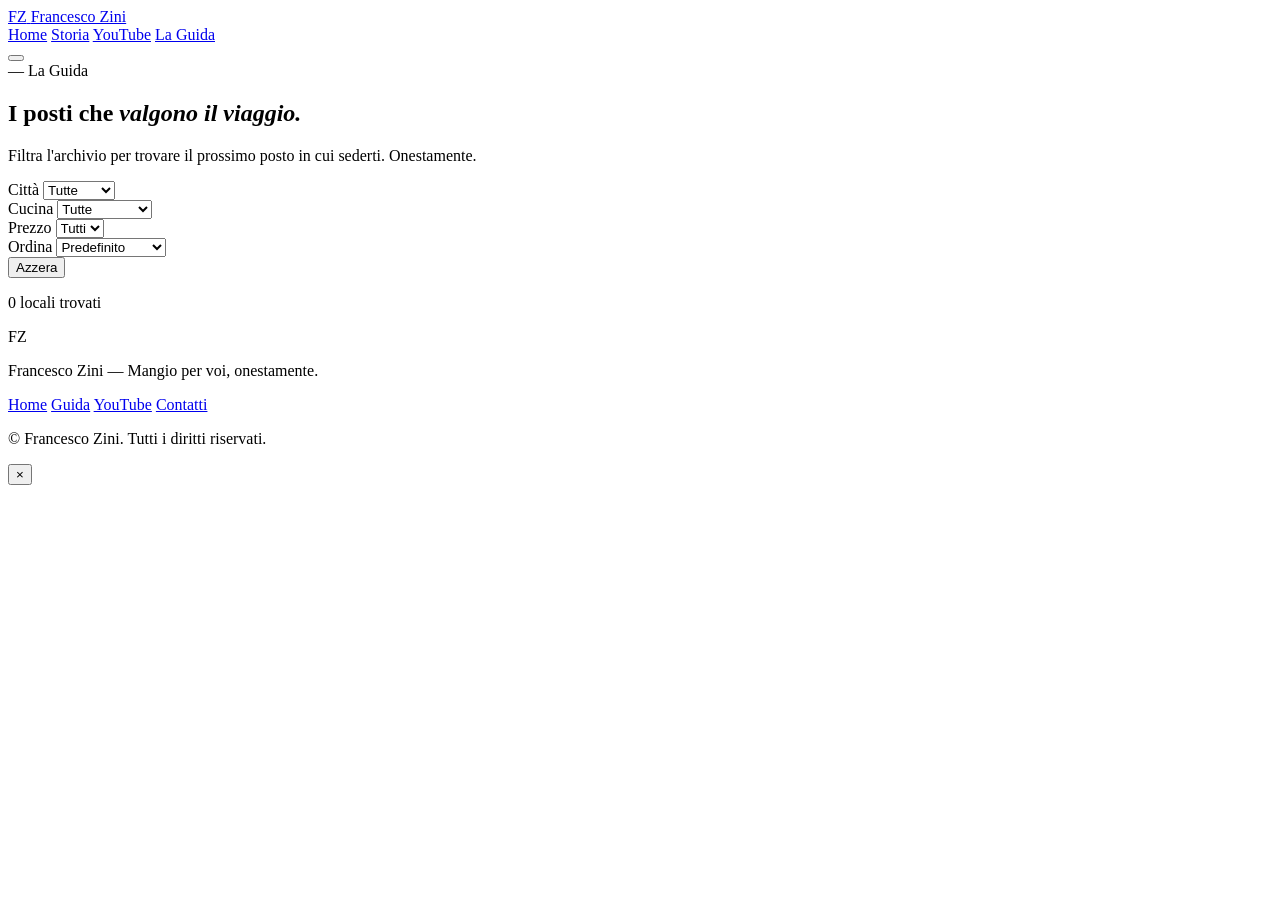
==== guida.html @ ab1b38a2 "Add files via upload" ====
<!DOCTYPE html>
<html lang="it">
<head>
  <meta charset="UTF-8" />
  <meta name="viewport" content="width=device-width, initial-scale=1.0" />
  <title>La Guida — Tutti i ristoranti recensiti | Francesco Zini</title>
  <meta name="description" content="L'archivio completo dei ristoranti recensiti da Francesco Zini. Filtra per città, cucina e prezzo." />
  <meta property="og:title" content="La Guida di Francesco Zini" />
  <meta property="og:description" content="Trova il prossimo posto giusto in cui mangiare." />
  <meta property="og:image" content="assets/images/pizza.jpg" />
  <link rel="preconnect" href="https://fonts.googleapis.com">
  <link rel="preconnect" href="https://fonts.gstatic.com" crossorigin>
  <link href="https://fonts.googleapis.com/css2?family=Fraunces:opsz,wght@9..144,400;9..144,600;9..144,800&family=Inter:wght@300;400;500;600;700&display=swap" rel="stylesheet">
  <link rel="stylesheet" href="assets/css/style.css" />
</head>
<body>

  <!-- ============ NAVBAR ============ -->
  <header class="nav" id="nav">
    <div class="container nav__inner">
      <a href="index.html" class="nav__logo">
        <span class="nav__logo-mark">FZ</span>
        <span class="nav__logo-text">Francesco Zini</span>
      </a>
      <nav class="nav__links">
        <a href="index.html#home">Home</a>
        <a href="index.html#storia">Storia</a>
        <a href="index.html#youtube">YouTube</a>
        <a href="guida.html" class="nav__cta is-active">La Guida</a>
      </nav>
      <button class="nav__burger" id="navBurger" aria-label="Apri menu">
        <span></span><span></span><span></span>
      </button>
    </div>
  </header>

  <!-- ============ HEADER GUIDA ============ -->
  <section class="guida-hero">
    <div class="container">
      <span class="eyebrow reveal">— La Guida</span>
      <h1 class="reveal">I posti che <em>valgono il viaggio.</em></h1>
      <p class="reveal">Filtra l'archivio per trovare il prossimo posto in cui sederti. Onestamente.</p>
    </div>
  </section>

  <!-- ============ FILTRI ============ -->
  <section class="filters">
    <div class="container">
      <div class="filters__bar">
        <div class="filter">
          <label for="fCitta">Città</label>
          <select id="fCitta">
            <option value="">Tutte</option>
            <option>Milano</option>
            <option>Roma</option>
            <option>Firenze</option>
            <option>Napoli</option>
            <option>Bologna</option>
            <option>Palermo</option>
            <option>Torino</option>
          </select>
        </div>
        <div class="filter">
          <label for="fCucina">Cucina</label>
          <select id="fCucina">
            <option value="">Tutte</option>
            <option>Street Food</option>
            <option>Tradizionale</option>
            <option>Gourmet</option>
            <option>Pizza</option>
            <option>Pesce</option>
          </select>
        </div>
        <div class="filter">
          <label for="fPrezzo">Prezzo</label>
          <select id="fPrezzo">
            <option value="">Tutti</option>
            <option value="1">€</option>
            <option value="2">€€</option>
            <option value="3">€€€</option>
          </select>
        </div>
        <div class="filter">
          <label for="fSort">Ordina</label>
          <select id="fSort">
            <option value="default">Predefinito</option>
            <option value="rating-desc">Voto più alto</option>
            <option value="rating-asc">Voto più basso</option>
          </select>
        </div>
        <button class="btn btn--ghost btn--small" id="resetFilters">Azzera</button>
      </div>
      <p class="filters__count"><span id="count">0</span> locali trovati</p>
    </div>
  </section>

  <!-- ============ GRID LOCALI ============ -->
  <section class="archive">
    <div class="container">
      <div class="archive__grid" id="grid">
        <!-- Skeleton loaders -->
        <div class="skeleton"></div><div class="skeleton"></div><div class="skeleton"></div>
      </div>
      <p class="archive__empty" id="empty" hidden>Nessun locale corrisponde ai filtri scelti.</p>
    </div>
  </section>

  <!-- ============ FOOTER ============ -->
  <footer class="footer">
    <div class="container footer__inner">
      <div class="footer__brand">
        <span class="nav__logo-mark">FZ</span>
        <p>Francesco Zini — Mangio per voi, onestamente.</p>
      </div>
      <div class="footer__links">
        <a href="index.html#home">Home</a>
        <a href="guida.html">Guida</a>
        <a href="index.html#youtube">YouTube</a>
        <a href="mailto:hello@francescozini.it">Contatti</a>
      </div>
      <p class="footer__copy">© <span id="year"></span> Francesco Zini. Tutti i diritti riservati.</p>
    </div>
  </footer>

  <!-- ============ MODAL VIDEO ============ -->
  <div class="modal" id="videoModal" aria-hidden="true">
    <div class="modal__backdrop" data-close></div>
    <div class="modal__content">
      <button class="modal__close" data-close aria-label="Chiudi">×</button>
      <div class="modal__video" id="modalVideo"></div>
    </div>
  </div>

  <script src="assets/js/main.js"></script>
</body>
</html>
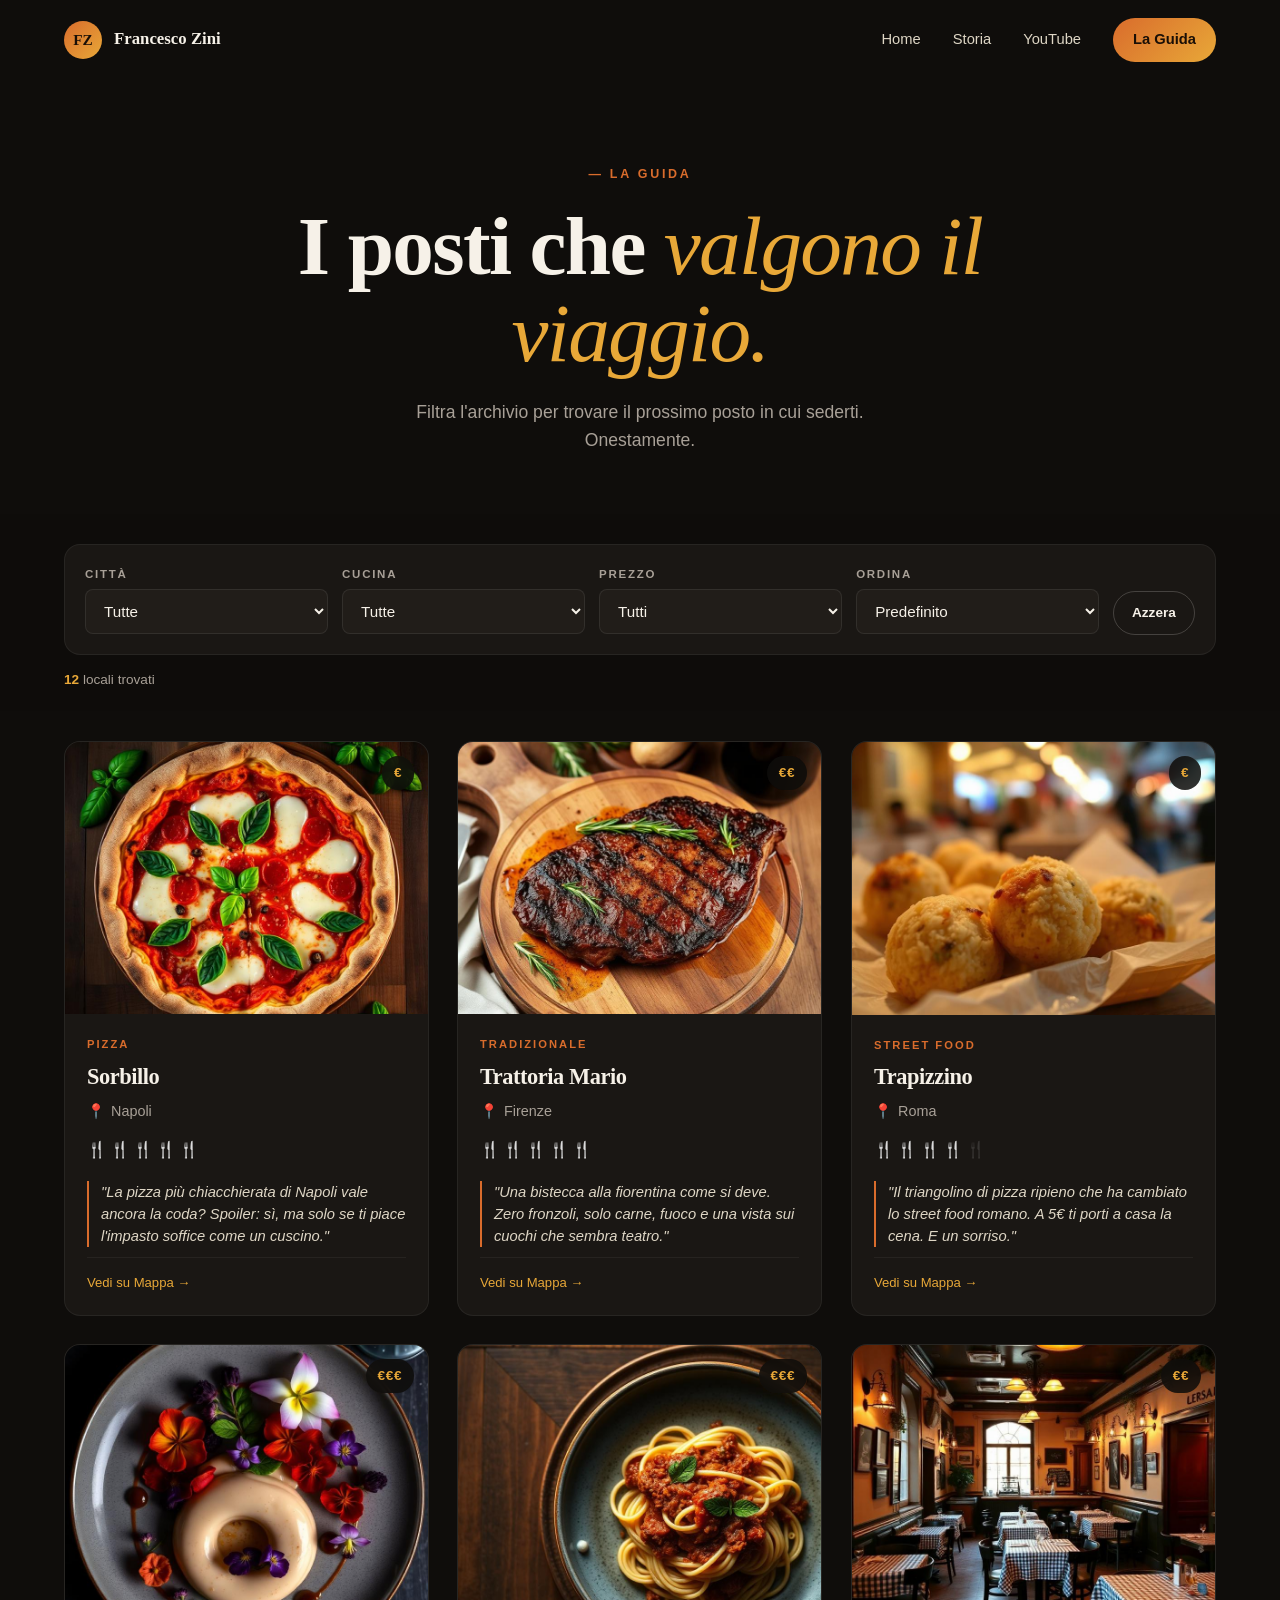
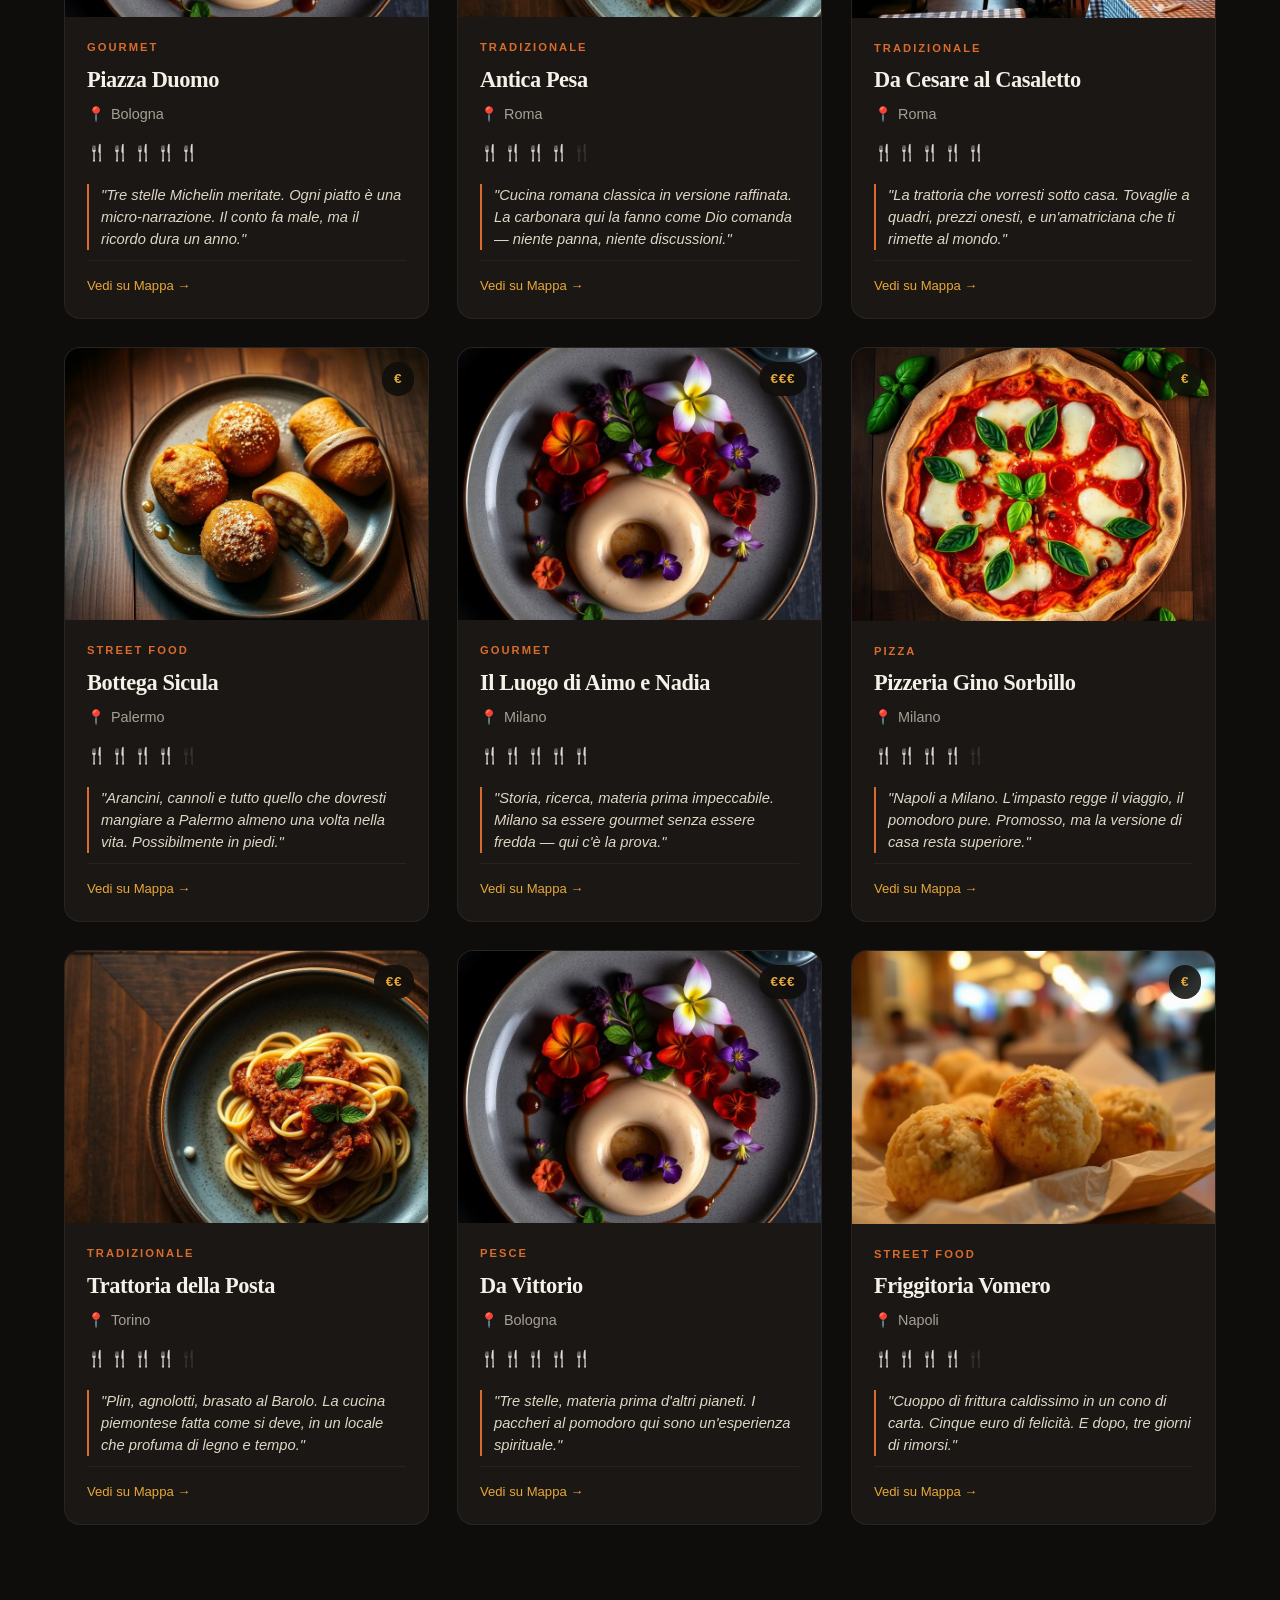
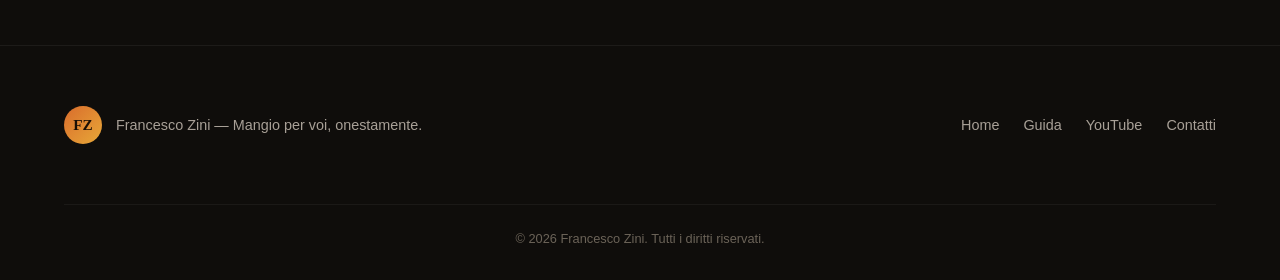
==== commit 8d46c30a: "Update guida.html" ====
--- a/guida.html
+++ b/guida.html
@@ -8,6 +8,7 @@
   <meta property="og:title" content="La Guida di Francesco Zini" />
   <meta property="og:description" content="Trova il prossimo posto giusto in cui mangiare." />
   <meta property="og:image" content="assets/images/pizza.jpg" />
+  <link rel="icon" type="image/jpeg" href="/assets/images/Francesco Zini-3.jpg">
   <link rel="preconnect" href="https://fonts.googleapis.com">
   <link rel="preconnect" href="https://fonts.gstatic.com" crossorigin>
   <link href="https://fonts.googleapis.com/css2?family=Fraunces:opsz,wght@9..144,400;9..144,600;9..144,800&family=Inter:wght@300;400;500;600;700&display=swap" rel="stylesheet">
--- a/assets/css/style.css
+++ b/assets/css/style.css
@@ -0,0 +1,441 @@
+/* ============================================
+   Francesco Zini — Design System
+   Palette: terracotta, zafferano, antracite, cream
+   Font: Fraunces (display) + Inter (body)
+   ============================================ */
+
+:root {
+  --color-bg: #0f0d0b;
+  --color-surface: #1a1714;
+  --color-surface-2: #211d19;
+  --color-cream: #f6f1e8;
+  --color-cream-dim: #ded6c5;
+  --color-text: #f6f1e8;
+  --color-text-dim: #a8a097;
+  --color-muted: #6b6358;
+
+  --color-accent: #d96c2c;        /* terracotta */
+  --color-accent-2: #e8a838;      /* saffron */
+  --color-accent-glow: rgba(217, 108, 44, 0.35);
+
+  --gradient-warm: linear-gradient(135deg, #d96c2c 0%, #e8a838 100%);
+  --gradient-fade: linear-gradient(180deg, transparent 0%, rgba(15,13,11,0.85) 60%, var(--color-bg) 100%);
+
+  --radius-sm: 8px;
+  --radius: 16px;
+  --radius-lg: 24px;
+
+  --shadow-sm: 0 4px 14px rgba(0,0,0,0.25);
+  --shadow-md: 0 14px 40px rgba(0,0,0,0.35);
+  --shadow-glow: 0 12px 40px var(--color-accent-glow);
+
+  --font-display: 'Fraunces', Georgia, serif;
+  --font-body: 'Inter', -apple-system, BlinkMacSystemFont, sans-serif;
+
+  --container: 1200px;
+  --ease: cubic-bezier(0.22, 1, 0.36, 1);
+}
+
+/* ---------- Reset ---------- */
+* { box-sizing: border-box; margin: 0; padding: 0; }
+html { scroll-behavior: smooth; -webkit-text-size-adjust: 100%; }
+body {
+  font-family: var(--font-body);
+  background: var(--color-bg);
+  color: var(--color-text);
+  line-height: 1.6;
+  font-weight: 400;
+  overflow-x: hidden;
+}
+img { max-width: 100%; display: block; }
+a { color: inherit; text-decoration: none; }
+button { font: inherit; border: none; background: none; cursor: pointer; color: inherit; }
+select { font: inherit; }
+
+.container {
+  width: 100%;
+  max-width: var(--container);
+  margin: 0 auto;
+  padding: 0 24px;
+}
+
+/* ---------- Typography ---------- */
+h1, h2, h3 { font-family: var(--font-display); font-weight: 600; line-height: 1.05; letter-spacing: -0.02em; }
+h1 { font-size: clamp(2.6rem, 7vw, 5.2rem); }
+h2 { font-size: clamp(2rem, 4.5vw, 3.4rem); }
+h3 { font-size: 1.15rem; font-weight: 600; }
+em { font-style: italic; color: var(--color-accent-2); font-weight: 500; }
+
+.eyebrow {
+  font-family: var(--font-body);
+  font-size: 0.78rem;
+  font-weight: 600;
+  letter-spacing: 0.22em;
+  text-transform: uppercase;
+  color: var(--color-accent);
+  display: inline-block;
+  margin-bottom: 18px;
+}
+
+/* ---------- Buttons ---------- */
+.btn {
+  display: inline-flex;
+  align-items: center;
+  gap: 10px;
+  padding: 16px 28px;
+  border-radius: 999px;
+  font-weight: 600;
+  font-size: 0.95rem;
+  transition: transform 0.4s var(--ease), box-shadow 0.4s var(--ease), background 0.3s;
+  will-change: transform;
+  white-space: nowrap;
+}
+.btn svg { width: 18px; height: 18px; transition: transform 0.4s var(--ease); }
+.btn:hover svg { transform: translateX(4px); }
+
+.btn--primary {
+  background: var(--gradient-warm);
+  color: #1a0f06;
+  box-shadow: var(--shadow-glow);
+}
+.btn--primary:hover { box-shadow: 0 18px 50px var(--color-accent-glow); transform: translateY(-2px); }
+
+.btn--ghost {
+  background: transparent;
+  color: var(--color-cream);
+  border: 1px solid rgba(246, 241, 232, 0.2);
+}
+.btn--ghost:hover { background: rgba(246, 241, 232, 0.06); border-color: var(--color-accent); }
+
+.btn--small { padding: 10px 18px; font-size: 0.85rem; }
+
+/* ---------- Navbar ---------- */
+.nav {
+  position: fixed; top: 0; left: 0; right: 0; z-index: 50;
+  padding: 18px 0;
+  transition: background 0.3s, padding 0.3s, backdrop-filter 0.3s;
+}
+.nav.is-scrolled {
+  background: rgba(15,13,11,0.75);
+  backdrop-filter: blur(14px);
+  -webkit-backdrop-filter: blur(14px);
+  padding: 12px 0;
+  border-bottom: 1px solid rgba(255,255,255,0.06);
+}
+.nav__inner { display: flex; align-items: center; justify-content: space-between; gap: 24px; }
+.nav__logo { display: flex; align-items: center; gap: 12px; font-weight: 600; }
+.nav__logo-mark {
+  display: inline-flex; align-items: center; justify-content: center;
+  width: 38px; height: 38px; border-radius: 50%;
+  background: var(--gradient-warm); color: #1a0f06;
+  font-family: var(--font-display); font-weight: 800;
+  font-size: 0.95rem;
+}
+.nav__logo-text { font-family: var(--font-display); font-size: 1.05rem; }
+.nav__links { display: flex; align-items: center; gap: 32px; }
+.nav__links a { font-size: 0.92rem; font-weight: 500; color: var(--color-cream-dim); transition: color 0.2s; position: relative; }
+.nav__links a:hover { color: var(--color-cream); }
+.nav__cta {
+  padding: 10px 20px; border-radius: 999px;
+  background: var(--color-cream); color: var(--color-bg) !important;
+  font-weight: 600 !important;
+  transition: transform 0.3s var(--ease);
+}
+.nav__cta:hover { transform: translateY(-2px); }
+.nav__cta.is-active { background: var(--gradient-warm); color: #1a0f06 !important; }
+
+.nav__burger { display: none; flex-direction: column; gap: 5px; padding: 8px; }
+.nav__burger span { width: 24px; height: 2px; background: var(--color-cream); transition: 0.3s; }
+
+@media (max-width: 820px) {
+  .nav__links {
+    position: fixed; top: 0; right: 0; height: 100vh; width: 80%; max-width: 320px;
+    background: var(--color-surface);
+    flex-direction: column; justify-content: center; align-items: flex-start;
+    padding: 40px;
+    transform: translateX(100%);
+    transition: transform 0.4s var(--ease);
+    border-left: 1px solid rgba(255,255,255,0.06);
+  }
+  .nav__links.is-open { transform: translateX(0); }
+  .nav__links a { font-size: 1.4rem; font-family: var(--font-display); }
+  .nav__burger { display: flex; z-index: 60; }
+  .nav__burger.is-open span:nth-child(1) { transform: translateY(7px) rotate(45deg); }
+  .nav__burger.is-open span:nth-child(2) { opacity: 0; }
+  .nav__burger.is-open span:nth-child(3) { transform: translateY(-7px) rotate(-45deg); }
+}
+
+/* ---------- Hero ---------- */
+.hero {
+  position: relative;
+  min-height: 100vh;
+  display: flex; align-items: center;
+  padding: 140px 0 80px;
+  overflow: hidden;
+}
+.hero__media { position: absolute; inset: 0; z-index: 0; }
+.hero__media img {
+  width: 100%; height: 100%; object-fit: cover;
+  animation: heroZoom 20s ease-out forwards;
+}
+@keyframes heroZoom { from { transform: scale(1.15); } to { transform: scale(1); } }
+.hero__overlay {
+  position: absolute; inset: 0;
+  background:
+    linear-gradient(180deg, rgba(15,13,11,0.4) 0%, rgba(15,13,11,0.65) 50%, var(--color-bg) 100%),
+    linear-gradient(90deg, rgba(15,13,11,0.75) 0%, transparent 60%);
+}
+.hero__content { position: relative; z-index: 2; max-width: 780px; }
+.hero__eyebrow { color: var(--color-accent-2); font-weight: 600; letter-spacing: 0.2em; font-size: 0.85rem; text-transform: uppercase; display: inline-block; margin-bottom: 24px; }
+.hero__title { margin-bottom: 24px; text-wrap: balance; }
+.hero__sub { font-size: clamp(1.05rem, 1.6vw, 1.25rem); color: var(--color-cream-dim); max-width: 560px; margin-bottom: 36px; }
+.hero__actions { display: flex; gap: 14px; flex-wrap: wrap; margin-bottom: 60px; }
+.hero__stats { display: flex; gap: 48px; flex-wrap: wrap; padding-top: 32px; border-top: 1px solid rgba(255,255,255,0.1); }
+.hero__stats div { display: flex; flex-direction: column; }
+.hero__stats strong { font-family: var(--font-display); font-size: 2rem; color: var(--color-accent-2); font-weight: 600; }
+.hero__stats span { font-size: 0.85rem; color: var(--color-text-dim); }
+.hero__scroll {
+  position: absolute; bottom: 24px; left: 50%; transform: translateX(-50%);
+  font-size: 0.75rem; letter-spacing: 0.2em; text-transform: uppercase; color: var(--color-text-dim);
+  animation: scrollBob 2.5s ease-in-out infinite;
+  z-index: 2;
+}
+@keyframes scrollBob { 0%,100% { transform: translate(-50%, 0); opacity: 0.6; } 50% { transform: translate(-50%, 8px); opacity: 1; } }
+
+/* ---------- Storia ---------- */
+.storia { padding: 120px 0; }
+.storia__grid { display: grid; grid-template-columns: 1fr 1.1fr; gap: 80px; align-items: center; }
+@media (max-width: 900px) { .storia__grid { grid-template-columns: 1fr; gap: 50px; } }
+
+.storia__media { position: relative; border-radius: var(--radius-lg); overflow: hidden; box-shadow: var(--shadow-md); }
+.storia__media img { aspect-ratio: 4/5; object-fit: cover; transition: transform 1.2s var(--ease); }
+.storia__media:hover img { transform: scale(1.04); }
+.storia__badge {
+  position: absolute; bottom: 24px; right: 24px;
+  background: var(--color-cream); color: var(--color-bg);
+  padding: 18px 24px; border-radius: var(--radius);
+  text-align: center;
+  box-shadow: var(--shadow-md);
+}
+.storia__badge span { font-size: 0.7rem; text-transform: uppercase; letter-spacing: 0.2em; opacity: 0.6; }
+.storia__badge strong { display: block; font-family: var(--font-display); font-size: 2rem; }
+
+.storia__text h2 { margin-bottom: 24px; }
+.storia__text p { color: var(--color-cream-dim); margin-bottom: 18px; font-size: 1.05rem; }
+.storia__values { list-style: none; margin-top: 32px; }
+.storia__values li {
+  display: flex; align-items: center; gap: 18px;
+  padding: 18px 0; border-bottom: 1px solid rgba(255,255,255,0.08);
+  font-weight: 500;
+}
+.storia__values li span {
+  font-family: var(--font-display); color: var(--color-accent); font-size: 1.1rem; font-weight: 600;
+}
+
+/* ---------- YouTube ---------- */
+.yt { padding: 100px 0; background: var(--color-surface); }
+.section__head { text-align: center; max-width: 640px; margin: 0 auto 60px; }
+.section__head h2 { margin-bottom: 16px; }
+.section__head p { color: var(--color-text-dim); }
+
+.yt__grid { display: grid; grid-template-columns: repeat(3, 1fr); gap: 28px; margin-bottom: 50px; }
+@media (max-width: 900px) { .yt__grid { grid-template-columns: 1fr; } }
+
+.yt__card { cursor: pointer; }
+.yt__thumb {
+  position: relative; border-radius: var(--radius); overflow: hidden;
+  aspect-ratio: 16/10; margin-bottom: 14px;
+  box-shadow: var(--shadow-sm);
+}
+.yt__thumb img { width: 100%; height: 100%; object-fit: cover; transition: transform 0.6s var(--ease); }
+.yt__card:hover .yt__thumb img { transform: scale(1.06); }
+.yt__play {
+  position: absolute; top: 50%; left: 50%;
+  transform: translate(-50%, -50%) scale(0.9);
+  width: 64px; height: 64px; border-radius: 50%;
+  background: var(--color-cream); color: var(--color-accent);
+  font-size: 1.4rem; display: flex; align-items: center; justify-content: center;
+  transition: transform 0.4s var(--ease), background 0.3s;
+  padding-left: 4px;
+}
+.yt__card:hover .yt__play { transform: translate(-50%, -50%) scale(1); background: var(--color-accent); color: var(--color-cream); }
+.yt__duration {
+  position: absolute; bottom: 12px; right: 12px;
+  background: rgba(0,0,0,0.75); color: #fff;
+  padding: 4px 10px; border-radius: 6px; font-size: 0.78rem; font-weight: 500;
+}
+.yt__card h3 { margin-bottom: 6px; }
+.yt__meta { font-size: 0.85rem; color: var(--color-text-dim); }
+.yt__cta { text-align: center; }
+
+/* ---------- Teaser ---------- */
+.teaser { padding: 120px 0; }
+.teaser__inner {
+  background: var(--gradient-warm);
+  border-radius: var(--radius-lg);
+  padding: 60px;
+  display: flex; align-items: center; justify-content: space-between; gap: 40px;
+  color: #1a0f06;
+  box-shadow: var(--shadow-glow);
+  position: relative; overflow: hidden;
+}
+.teaser__inner::before {
+  content: ''; position: absolute; inset: 0;
+  background: radial-gradient(circle at 80% 20%, rgba(255,255,255,0.2), transparent 60%);
+}
+.teaser__inner > * { position: relative; z-index: 1; }
+.teaser__inner h2 { margin: 12px 0; color: #1a0f06; }
+.teaser__inner h2 em { color: #fff; }
+.teaser__inner .eyebrow { color: #1a0f06; opacity: 0.7; }
+.teaser__inner p { max-width: 500px; color: rgba(26, 15, 6, 0.8); }
+.teaser__inner .btn--primary { background: #1a0f06; color: var(--color-accent-2); box-shadow: none; }
+.teaser__inner .btn--primary:hover { background: #000; }
+@media (max-width: 760px) { .teaser__inner { flex-direction: column; align-items: flex-start; padding: 40px 28px; } }
+
+/* ---------- Footer ---------- */
+.footer { padding: 60px 0 30px; border-top: 1px solid rgba(255,255,255,0.06); }
+.footer__inner { display: flex; flex-wrap: wrap; justify-content: space-between; gap: 30px; align-items: center; }
+.footer__brand { display: flex; align-items: center; gap: 14px; }
+.footer__brand p { color: var(--color-text-dim); font-size: 0.9rem; }
+.footer__links { display: flex; gap: 24px; }
+.footer__links a { color: var(--color-text-dim); font-size: 0.9rem; transition: color 0.2s; }
+.footer__links a:hover { color: var(--color-accent-2); }
+.footer__copy { width: 100%; text-align: center; color: var(--color-muted); font-size: 0.8rem; margin-top: 30px; padding-top: 24px; border-top: 1px solid rgba(255,255,255,0.05); }
+
+/* ============================================
+   GUIDA PAGE
+   ============================================ */
+.guida-hero { padding: 160px 0 60px; text-align: center; }
+.guida-hero h1 { max-width: 800px; margin: 0 auto 20px; }
+.guida-hero p { color: var(--color-text-dim); max-width: 560px; margin: 0 auto; font-size: 1.1rem; }
+
+/* ---------- Filtri ---------- */
+.filters { padding: 30px 0 20px; position: sticky; top: 70px; z-index: 20; background: rgba(15,13,11,0.9); backdrop-filter: blur(12px); }
+.filters__bar {
+  display: flex; gap: 14px; align-items: flex-end; flex-wrap: wrap;
+  background: var(--color-surface);
+  padding: 20px; border-radius: var(--radius);
+  border: 1px solid rgba(255,255,255,0.06);
+}
+.filter { display: flex; flex-direction: column; gap: 6px; flex: 1; min-width: 140px; }
+.filter label { font-size: 0.72rem; letter-spacing: 0.15em; text-transform: uppercase; color: var(--color-text-dim); font-weight: 600; }
+.filter select {
+  background: var(--color-surface-2); color: var(--color-cream);
+  border: 1px solid rgba(255,255,255,0.08); border-radius: var(--radius-sm);
+  padding: 12px 14px; font-size: 0.95rem;
+  transition: border-color 0.2s;
+}
+.filter select:focus { outline: none; border-color: var(--color-accent); }
+.filters__count { margin-top: 14px; color: var(--color-text-dim); font-size: 0.85rem; }
+.filters__count span { color: var(--color-accent-2); font-weight: 600; }
+
+/* ---------- Archive grid ---------- */
+.archive { padding: 30px 0 120px; min-height: 50vh; }
+.archive__grid { display: grid; grid-template-columns: repeat(3, 1fr); gap: 28px; }
+@media (max-width: 980px) { .archive__grid { grid-template-columns: repeat(2, 1fr); } }
+@media (max-width: 620px) { .archive__grid { grid-template-columns: 1fr; } }
+.archive__empty { text-align: center; padding: 60px 0; color: var(--color-text-dim); font-size: 1.05rem; }
+
+/* ---------- Skeleton ---------- */
+.skeleton {
+  height: 420px; border-radius: var(--radius);
+  background: linear-gradient(90deg, var(--color-surface) 0%, var(--color-surface-2) 50%, var(--color-surface) 100%);
+  background-size: 200% 100%;
+  animation: shimmer 1.4s linear infinite;
+}
+@keyframes shimmer { 0% { background-position: 200% 0; } 100% { background-position: -200% 0; } }
+
+/* ---------- Restaurant card ---------- */
+.card {
+  background: var(--color-surface);
+  border-radius: var(--radius);
+  overflow: hidden;
+  border: 1px solid rgba(255,255,255,0.06);
+  transition: transform 0.5s var(--ease), box-shadow 0.5s var(--ease), border-color 0.3s;
+  display: flex; flex-direction: column;
+  animation: cardIn 0.5s var(--ease) both;
+}
+@keyframes cardIn { from { opacity: 0; transform: translateY(20px) scale(0.98); } to { opacity: 1; transform: none; } }
+.card.hide { animation: cardOut 0.3s var(--ease) forwards; pointer-events: none; }
+@keyframes cardOut { to { opacity: 0; transform: scale(0.95); } }
+.card:hover { transform: translateY(-6px); box-shadow: var(--shadow-md); border-color: rgba(217, 108, 44, 0.4); }
+
+.card__media { position: relative; aspect-ratio: 4/3; overflow: hidden; }
+.card__media img { width: 100%; height: 100%; object-fit: cover; transition: transform 0.7s var(--ease); }
+.card:hover .card__media img { transform: scale(1.08); }
+.card__price {
+  position: absolute; top: 14px; right: 14px;
+  background: rgba(15,13,11,0.85); backdrop-filter: blur(8px);
+  color: var(--color-accent-2);
+  padding: 6px 12px; border-radius: 999px;
+  font-weight: 700; font-size: 0.85rem;
+  letter-spacing: 0.05em;
+}
+.card__play-btn {
+  position: absolute; bottom: 14px; left: 14px;
+  background: var(--color-cream); color: var(--color-bg);
+  padding: 8px 14px; border-radius: 999px;
+  font-size: 0.78rem; font-weight: 600;
+  display: inline-flex; align-items: center; gap: 6px;
+  opacity: 0; transform: translateY(8px);
+  transition: opacity 0.3s, transform 0.3s, background 0.2s;
+}
+.card__play-btn::before { content: '▶'; font-size: 0.7rem; }
+.card:hover .card__play-btn { opacity: 1; transform: translateY(0); }
+.card__play-btn:hover { background: var(--color-accent); color: var(--color-cream); }
+
+.card__body { padding: 22px; display: flex; flex-direction: column; gap: 10px; flex: 1; }
+.card__tag { font-size: 0.7rem; letter-spacing: 0.18em; text-transform: uppercase; color: var(--color-accent); font-weight: 600; }
+.card__title { font-family: var(--font-display); font-size: 1.4rem; font-weight: 600; line-height: 1.15; }
+.card__city { font-size: 0.9rem; color: var(--color-text-dim); display: flex; align-items: center; gap: 6px; }
+.card__city::before { content: '📍'; }
+.card__rating { display: flex; gap: 3px; margin: 4px 0; }
+.card__rating span { color: var(--color-accent-2); font-size: 1rem; }
+.card__rating span.off { color: rgba(255,255,255,0.15); }
+.card__note { font-size: 0.92rem; color: var(--color-cream-dim); font-style: italic; line-height: 1.5; border-left: 2px solid var(--color-accent); padding-left: 12px; margin-top: 4px; }
+.card__footer { display: flex; justify-content: space-between; align-items: center; margin-top: auto; padding-top: 14px; border-top: 1px solid rgba(255,255,255,0.05); }
+.card__map { font-size: 0.82rem; color: var(--color-accent-2); font-weight: 500; transition: color 0.2s; }
+.card__map:hover { color: var(--color-cream); }
+
+/* ============================================
+   MODAL VIDEO
+   ============================================ */
+.modal {
+  position: fixed; inset: 0; z-index: 100;
+  display: flex; align-items: center; justify-content: center;
+  padding: 20px;
+  opacity: 0; pointer-events: none;
+  transition: opacity 0.3s;
+}
+.modal.is-open { opacity: 1; pointer-events: all; }
+.modal__backdrop { position: absolute; inset: 0; background: rgba(0,0,0,0.85); backdrop-filter: blur(8px); }
+.modal__content {
+  position: relative; width: 100%; max-width: 960px;
+  background: #000; border-radius: var(--radius);
+  overflow: hidden; box-shadow: var(--shadow-md);
+  transform: scale(0.92); transition: transform 0.4s var(--ease);
+}
+.modal.is-open .modal__content { transform: scale(1); }
+.modal__close {
+  position: absolute; top: 12px; right: 12px; z-index: 2;
+  width: 40px; height: 40px; border-radius: 50%;
+  background: rgba(0,0,0,0.7); color: #fff; font-size: 1.6rem;
+  display: flex; align-items: center; justify-content: center;
+  transition: background 0.2s;
+}
+.modal__close:hover { background: var(--color-accent); }
+.modal__video { aspect-ratio: 16/9; background: #000; }
+.modal__video iframe { width: 100%; height: 100%; border: 0; }
+
+/* ============================================
+   REVEAL ANIMATIONS (Intersection Observer)
+   ============================================ */
+.reveal { opacity: 0; transform: translateY(28px); transition: opacity 0.8s var(--ease), transform 0.8s var(--ease); }
+.reveal.is-visible { opacity: 1; transform: none; }
+.reveal:nth-child(2) { transition-delay: 0.08s; }
+.reveal:nth-child(3) { transition-delay: 0.16s; }
+.reveal:nth-child(4) { transition-delay: 0.24s; }
+
+@media (prefers-reduced-motion: reduce) {
+  *, *::before, *::after { animation-duration: 0.01ms !important; transition-duration: 0.01ms !important; }
+}
